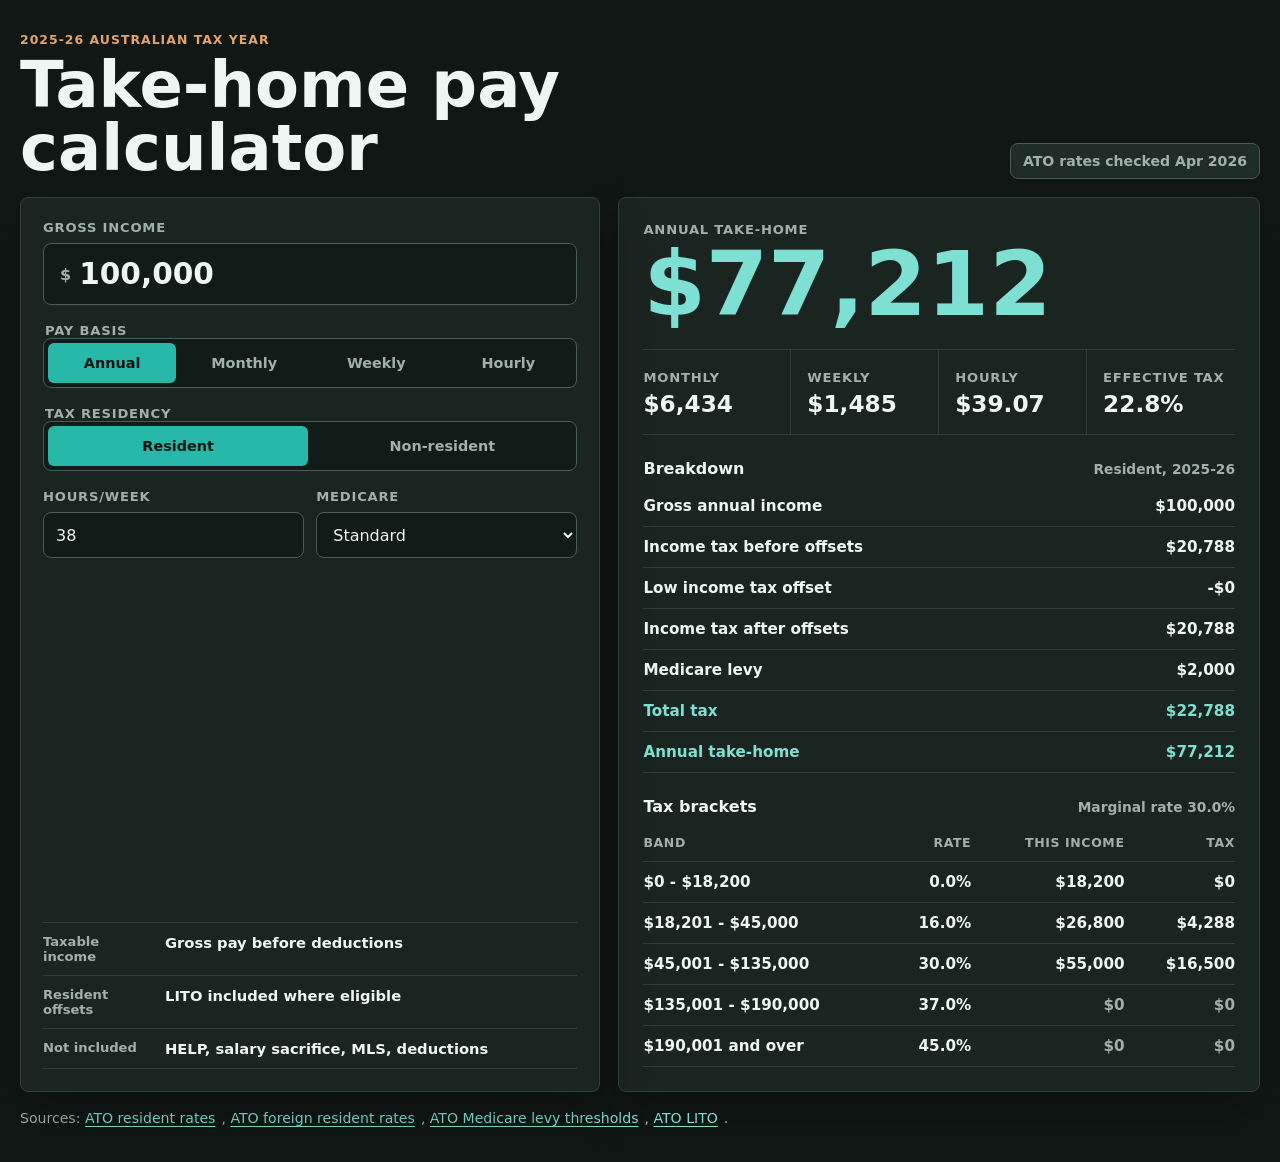
==== index.html @ ae90eeef "Build Australian take-home pay calculator" ====
<!doctype html>
<html lang="en-AU">
  <head>
    <meta charset="utf-8">
    <meta name="viewport" content="width=device-width, initial-scale=1">
    <title>Australian Take-Home Pay Calculator</title>
    <link rel="stylesheet" href="styles.css">
  </head>
  <body>
    <main class="app-shell">
      <header class="app-header">
        <div>
          <p class="eyebrow">2025-26 Australian tax year</p>
          <h1>Take-home pay calculator</h1>
        </div>
        <span class="rate-badge">ATO rates checked Apr 2026</span>
      </header>

      <div class="workspace">
        <section class="panel controls-panel" aria-label="Calculator inputs">
          <form id="calculatorForm">
            <div class="field-group">
              <label class="field-label" for="incomeAmount">Gross income</label>
              <div class="money-input">
                <span aria-hidden="true">$</span>
                <input id="incomeAmount" name="incomeAmount" type="text" inputmode="decimal" autocomplete="off" value="100,000">
              </div>
            </div>

            <fieldset class="field-group">
              <legend class="field-label">Pay basis</legend>
              <div class="segmented">
                <label>
                  <input type="radio" name="payBasis" value="annual" checked>
                  <span>Annual</span>
                </label>
                <label>
                  <input type="radio" name="payBasis" value="monthly">
                  <span>Monthly</span>
                </label>
                <label>
                  <input type="radio" name="payBasis" value="weekly">
                  <span>Weekly</span>
                </label>
                <label>
                  <input type="radio" name="payBasis" value="hourly">
                  <span>Hourly</span>
                </label>
              </div>
            </fieldset>

            <fieldset class="field-group">
              <legend class="field-label">Tax residency</legend>
              <div class="segmented two-up">
                <label>
                  <input type="radio" name="residency" value="resident" checked>
                  <span>Resident</span>
                </label>
                <label>
                  <input type="radio" name="residency" value="foreign">
                  <span>Non-resident</span>
                </label>
              </div>
            </fieldset>

            <div class="two-fields">
              <div class="field-group">
                <label class="field-label" for="hoursPerWeek">Hours/week</label>
                <input id="hoursPerWeek" class="number-input" name="hoursPerWeek" type="number" min="1" max="80" step="0.5" value="38">
              </div>

              <div class="field-group">
                <label class="field-label" for="medicareProfile">Medicare</label>
                <select id="medicareProfile" name="medicareProfile">
                  <option value="standard">Standard</option>
                  <option value="exempt">Exempt</option>
                </select>
              </div>
            </div>
          </form>

          <dl class="assumption-list">
            <div>
              <dt>Taxable income</dt>
              <dd>Gross pay before deductions</dd>
            </div>
            <div>
              <dt>Resident offsets</dt>
              <dd>LITO included where eligible</dd>
            </div>
            <div>
              <dt>Not included</dt>
              <dd>HELP, salary sacrifice, MLS, deductions</dd>
            </div>
          </dl>
        </section>

        <section class="panel results-panel" aria-label="Calculator results">
          <div class="hero-result">
            <span>Annual take-home</span>
            <strong id="annualTakeHome">$77,212</strong>
          </div>

          <div class="pay-grid" aria-live="polite">
            <div>
              <span>Monthly</span>
              <strong id="monthlyTakeHome">$6,434</strong>
            </div>
            <div>
              <span>Weekly</span>
              <strong id="weeklyTakeHome">$1,485</strong>
            </div>
            <div>
              <span>Hourly</span>
              <strong id="hourlyTakeHome">$39.07</strong>
            </div>
            <div>
              <span>Effective tax</span>
              <strong id="effectiveTaxRate">22.8%</strong>
            </div>
          </div>

          <div class="table-block">
            <div class="table-heading">
              <h2>Breakdown</h2>
              <span id="taxYearLabel">Resident, 2025-26</span>
            </div>
            <table>
              <tbody id="breakdownBody"></tbody>
            </table>
          </div>

          <div class="table-block">
            <div class="table-heading">
              <h2>Tax brackets</h2>
              <span id="marginalRateLabel">Marginal rate 30.0%</span>
            </div>
            <table class="bracket-table">
              <thead>
                <tr>
                  <th scope="col">Band</th>
                  <th scope="col">Rate</th>
                  <th scope="col">This income</th>
                  <th scope="col">Tax</th>
                </tr>
              </thead>
              <tbody id="bracketBody"></tbody>
            </table>
          </div>
        </section>
      </div>

      <footer class="source-footer">
        Sources:
        <a href="https://www.ato.gov.au/tax-rates-and-codes/tax-rates-australian-residents">ATO resident rates</a>,
        <a href="https://www.ato.gov.au/tax-rates-and-codes/tax-rates-foreign-residents/">ATO foreign resident rates</a>,
        <a href="https://www.ato.gov.au/individuals-and-families/medicare-and-private-health-insurance/medicare-levy/medicare-levy-reduction/medicare-levy-reduction-for-low-income-earners">ATO Medicare levy thresholds</a>,
        <a href="https://www.ato.gov.au/individuals-and-families/income-deductions-offsets-and-records/tax-offsets/low-income-tax-offset">ATO LITO</a>.
      </footer>
    </main>

    <script src="tax.js"></script>
    <script src="app.js"></script>
  </body>
</html>
---- styles.css ----
:root {
  --bg: #101715;
  --paper: #1a2421;
  --paper-raised: #202c28;
  --ink: #eef6f3;
  --muted: #a0b1ab;
  --line: #33413d;
  --line-strong: #4a5c55;
  --accent: #28b8a9;
  --accent-deep: #7ee0d2;
  --warm: #e2a36d;
  --cool: #8cb7cf;
  --input: #111b18;
  --shadow: 0 20px 48px rgba(0, 0, 0, 0.28);
}

* {
  box-sizing: border-box;
}

body {
  margin: 0;
  background: var(--bg);
  color: var(--ink);
  font-family: Inter, ui-sans-serif, system-ui, -apple-system, BlinkMacSystemFont, "Segoe UI", sans-serif;
  letter-spacing: 0;
}

button,
input,
select {
  font: inherit;
}

a {
  color: var(--accent-deep);
  text-decoration-thickness: 0.08em;
  text-underline-offset: 0.18em;
}

.app-shell {
  width: min(1240px, calc(100% - 32px));
  margin: 0 auto;
  padding: 32px 0;
}

.app-header {
  display: flex;
  align-items: flex-end;
  justify-content: space-between;
  gap: 20px;
  margin-bottom: 18px;
}

.eyebrow {
  margin: 0 0 7px;
  color: var(--warm);
  font-size: 0.78rem;
  font-weight: 800;
  letter-spacing: 0.08em;
  text-transform: uppercase;
}

h1,
h2 {
  margin: 0;
  letter-spacing: 0;
}

h1 {
  max-width: 760px;
  font-size: clamp(2rem, 5vw, 4.2rem);
  line-height: 0.98;
}

h2 {
  font-size: 1rem;
}

.rate-badge {
  flex: 0 0 auto;
  border: 1px solid var(--line-strong);
  border-radius: 8px;
  padding: 9px 12px;
  background: var(--paper-raised);
  color: var(--muted);
  font-size: 0.88rem;
  font-weight: 700;
}

.workspace {
  display: grid;
  grid-template-columns: minmax(320px, 0.95fr) minmax(480px, 1.05fr);
  gap: 18px;
  align-items: stretch;
}

.panel {
  border: 1px solid var(--line);
  border-radius: 8px;
  background: var(--paper);
  box-shadow: var(--shadow);
}

.controls-panel {
  display: flex;
  flex-direction: column;
  padding: 22px;
  position: sticky;
  top: 16px;
}

.results-panel {
  padding: 24px;
}

form {
  display: grid;
  gap: 18px;
}

fieldset {
  min-width: 0;
  margin: 0;
  padding: 0;
  border: 0;
}

.field-group {
  display: grid;
  gap: 8px;
}

.field-label {
  color: var(--muted);
  font-size: 0.82rem;
  font-weight: 800;
  letter-spacing: 0.06em;
  text-transform: uppercase;
}

.money-input {
  display: grid;
  grid-template-columns: auto minmax(0, 1fr);
  align-items: center;
  border: 1px solid var(--line-strong);
  border-radius: 8px;
  min-height: 58px;
  background: var(--input);
  overflow: hidden;
}

.money-input span {
  padding: 0 0 0 16px;
  color: var(--muted);
  font-weight: 800;
}

.money-input input {
  min-width: 0;
  width: 100%;
  border: 0;
  outline: 0;
  padding: 13px 16px 13px 8px;
  background: transparent;
  color: var(--ink);
  font-size: 1.85rem;
  font-weight: 850;
}

.number-input,
select {
  width: 100%;
  min-height: 46px;
  border: 1px solid var(--line-strong);
  border-radius: 8px;
  background: var(--input);
  color: var(--ink);
  padding: 10px 12px;
  outline: 0;
}

select:disabled {
  color: var(--muted);
  background: #18211f;
}

.segmented {
  display: grid;
  grid-template-columns: repeat(4, minmax(0, 1fr));
  gap: 4px;
  border: 1px solid var(--line-strong);
  border-radius: 8px;
  padding: 4px;
  background: var(--input);
}

.segmented.two-up {
  grid-template-columns: repeat(2, minmax(0, 1fr));
}

.segmented label {
  min-width: 0;
}

.segmented input {
  position: absolute;
  opacity: 0;
  pointer-events: none;
}

.segmented span {
  display: flex;
  align-items: center;
  justify-content: center;
  min-height: 40px;
  border-radius: 6px;
  color: var(--muted);
  font-size: 0.9rem;
  font-weight: 800;
  text-align: center;
  cursor: pointer;
  user-select: none;
}

.segmented input:checked + span {
  background: var(--accent);
  color: #061311;
}

.segmented input:focus-visible + span,
.money-input:focus-within,
.number-input:focus,
select:focus {
  outline: 3px solid rgba(40, 184, 169, 0.28);
  outline-offset: 2px;
}

.two-fields {
  display: grid;
  grid-template-columns: minmax(0, 1fr) minmax(0, 1fr);
  gap: 12px;
}

.assumption-list {
  margin: auto 0 0;
  border-top: 1px solid var(--line);
}

.assumption-list div {
  display: grid;
  grid-template-columns: 110px minmax(0, 1fr);
  gap: 12px;
  padding: 11px 0;
  border-bottom: 1px solid var(--line);
}

.assumption-list dt {
  color: var(--muted);
  font-size: 0.82rem;
  font-weight: 800;
}

.assumption-list dd {
  min-width: 0;
  margin: 0;
  color: var(--ink);
  font-size: 0.92rem;
  font-weight: 700;
}

.hero-result {
  display: grid;
  gap: 4px;
  padding-bottom: 20px;
  border-bottom: 1px solid var(--line);
}

.hero-result span,
.pay-grid span {
  color: var(--muted);
  font-size: 0.82rem;
  font-weight: 800;
  letter-spacing: 0.06em;
  text-transform: uppercase;
}

.hero-result strong {
  color: var(--accent-deep);
  font-size: clamp(2.5rem, 7vw, 5.8rem);
  line-height: 0.98;
  letter-spacing: 0;
  overflow-wrap: anywhere;
}

.pay-grid {
  display: grid;
  grid-template-columns: repeat(4, minmax(0, 1fr));
  border-bottom: 1px solid var(--line);
}

.pay-grid div {
  min-width: 0;
  padding: 17px 16px;
  border-right: 1px solid var(--line);
}

.pay-grid div:first-child {
  padding-left: 0;
}

.pay-grid div:last-child {
  border-right: 0;
  padding-right: 0;
}

.pay-grid strong {
  display: block;
  margin-top: 5px;
  font-size: clamp(1.05rem, 2vw, 1.45rem);
  line-height: 1.1;
  overflow-wrap: anywhere;
}

.table-block {
  margin-top: 24px;
  overflow-x: auto;
}

.table-heading {
  display: flex;
  align-items: baseline;
  justify-content: space-between;
  gap: 14px;
  margin-bottom: 8px;
}

.table-heading span {
  color: var(--muted);
  font-size: 0.86rem;
  font-weight: 800;
}

table {
  width: 100%;
  border-collapse: collapse;
  font-variant-numeric: tabular-nums;
}

.bracket-table {
  min-width: 520px;
}

th,
td {
  border-bottom: 1px solid var(--line);
  padding: 11px 8px;
  text-align: right;
  vertical-align: top;
}

th:first-child,
td:first-child {
  padding-left: 0;
  text-align: left;
}

th:last-child,
td:last-child {
  padding-right: 0;
}

th {
  color: var(--muted);
  font-size: 0.78rem;
  font-weight: 850;
  letter-spacing: 0.05em;
  text-transform: uppercase;
}

td {
  font-size: 0.95rem;
  font-weight: 700;
}

tr.total-row td {
  color: var(--accent-deep);
  font-weight: 900;
}

.muted-cell {
  color: var(--muted);
}

.source-footer {
  margin-top: 16px;
  color: var(--muted);
  font-size: 0.88rem;
  line-height: 1.55;
}

.source-footer a {
  margin-right: 6px;
}

@media (max-width: 880px) {
  .app-shell {
    width: min(100% - 24px, 680px);
    padding: 20px 0;
  }

  .app-header,
  .workspace {
    display: grid;
    grid-template-columns: 1fr;
  }

  .app-header {
    align-items: start;
  }

  .rate-badge {
    width: fit-content;
  }

  .controls-panel {
    position: static;
  }

  .assumption-list {
    margin-top: 22px;
  }

  .pay-grid {
    grid-template-columns: repeat(2, minmax(0, 1fr));
  }

  .pay-grid div {
    border-bottom: 1px solid var(--line);
  }

  .pay-grid div:nth-child(2) {
    border-right: 0;
    padding-right: 0;
  }

  .pay-grid div:nth-child(3) {
    padding-left: 0;
  }

  .pay-grid div:nth-child(n + 3) {
    border-bottom: 0;
  }
}

@media (max-width: 560px) {
  .app-shell {
    width: min(100% - 18px, 520px);
  }

  h1 {
    font-size: 2.25rem;
  }

  .controls-panel,
  .results-panel {
    padding: 16px;
  }

  .segmented {
    grid-template-columns: repeat(2, minmax(0, 1fr));
  }

  .segmented.two-up,
  .two-fields,
  .assumption-list div,
  .pay-grid {
    grid-template-columns: 1fr;
  }

  .pay-grid div,
  .pay-grid div:first-child,
  .pay-grid div:last-child,
  .pay-grid div:nth-child(3) {
    padding: 13px 0;
    border-right: 0;
    border-bottom: 1px solid var(--line);
  }

  .pay-grid div:last-child {
    border-bottom: 0;
  }

  .table-heading {
    align-items: flex-start;
    flex-direction: column;
    gap: 3px;
  }

  th,
  td {
    padding: 10px 5px;
    font-size: 0.82rem;
  }

  th {
    font-size: 0.68rem;
  }
}
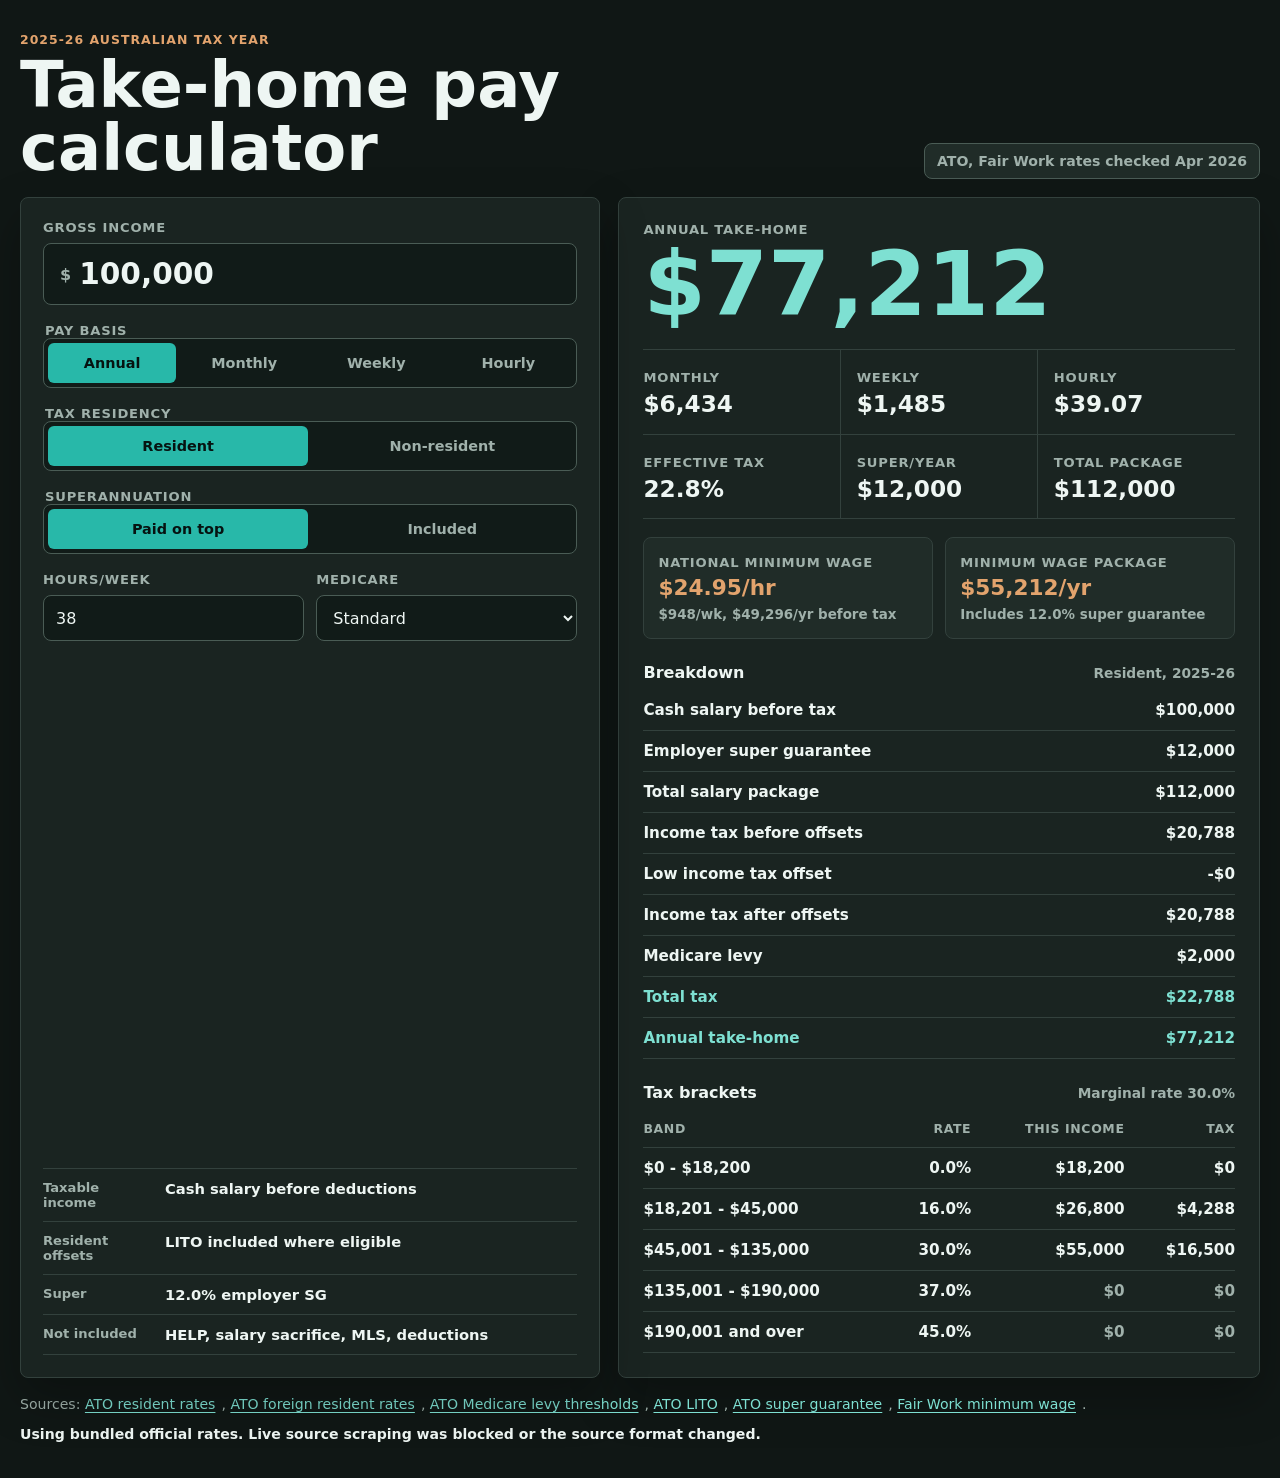
==== commit 2d7117f1: "Add super and minimum wage references" ====
--- a/index.html
+++ b/index.html
@@ -13,7 +13,7 @@
           <p class="eyebrow">2025-26 Australian tax year</p>
           <h1>Take-home pay calculator</h1>
         </div>
-        <span class="rate-badge">ATO rates checked Apr 2026</span>
+        <span id="rateBadge" class="rate-badge">ATO, Fair Work rates checked Apr 2026</span>
       </header>
 
       <div class="workspace">
@@ -63,6 +63,20 @@
               </div>
             </fieldset>
 
+            <fieldset class="field-group">
+              <legend class="field-label">Superannuation</legend>
+              <div class="segmented two-up">
+                <label>
+                  <input type="radio" name="superMode" value="onTop" checked>
+                  <span>Paid on top</span>
+                </label>
+                <label>
+                  <input type="radio" name="superMode" value="included">
+                  <span>Included</span>
+                </label>
+              </div>
+            </fieldset>
+
             <div class="two-fields">
               <div class="field-group">
                 <label class="field-label" for="hoursPerWeek">Hours/week</label>
@@ -82,11 +96,15 @@
           <dl class="assumption-list">
             <div>
               <dt>Taxable income</dt>
-              <dd>Gross pay before deductions</dd>
+              <dd>Cash salary before deductions</dd>
             </div>
             <div>
               <dt>Resident offsets</dt>
               <dd>LITO included where eligible</dd>
+            </div>
+            <div>
+              <dt>Super</dt>
+              <dd id="superAssumption">12% employer SG</dd>
             </div>
             <div>
               <dt>Not included</dt>
@@ -117,6 +135,27 @@
             <div>
               <span>Effective tax</span>
               <strong id="effectiveTaxRate">22.8%</strong>
+            </div>
+            <div>
+              <span>Super/year</span>
+              <strong id="annualSuper">$12,000</strong>
+            </div>
+            <div>
+              <span>Total package</span>
+              <strong id="totalPackage">$112,000</strong>
+            </div>
+          </div>
+
+          <div class="reference-grid" aria-label="Pay references">
+            <div>
+              <span>National minimum wage</span>
+              <strong id="minimumWageHourly">$24.95/hr</strong>
+              <small id="minimumWageDetail">$948/wk, $49,296/yr before tax</small>
+            </div>
+            <div>
+              <span>Minimum wage package</span>
+              <strong id="minimumWagePackage">$55,212/yr</strong>
+              <small id="minimumWageSuper">Includes 12% super guarantee</small>
             </div>
           </div>
 
@@ -155,7 +194,10 @@
         <a href="https://www.ato.gov.au/tax-rates-and-codes/tax-rates-australian-residents">ATO resident rates</a>,
         <a href="https://www.ato.gov.au/tax-rates-and-codes/tax-rates-foreign-residents/">ATO foreign resident rates</a>,
         <a href="https://www.ato.gov.au/individuals-and-families/medicare-and-private-health-insurance/medicare-levy/medicare-levy-reduction/medicare-levy-reduction-for-low-income-earners">ATO Medicare levy thresholds</a>,
-        <a href="https://www.ato.gov.au/individuals-and-families/income-deductions-offsets-and-records/tax-offsets/low-income-tax-offset">ATO LITO</a>.
+        <a href="https://www.ato.gov.au/individuals-and-families/income-deductions-offsets-and-records/tax-offsets/low-income-tax-offset">ATO LITO</a>,
+        <a href="https://www.ato.gov.au/businesses-and-organisations/super-for-employers/paying-super-contributions/how-much-super-to-pay">ATO super guarantee</a>,
+        <a href="https://www.fairwork.gov.au/pay-and-wages/minimum-wages">Fair Work minimum wage</a>.
+        <span id="rateStatus" class="rate-status">Using bundled official rates.</span>
       </footer>
     </main>
 
--- a/styles.css
+++ b/styles.css
@@ -277,7 +277,8 @@
 }
 
 .hero-result span,
-.pay-grid span {
+.pay-grid span,
+.reference-grid span {
   color: var(--muted);
   font-size: 0.82rem;
   font-weight: 800;
@@ -295,7 +296,7 @@
 
 .pay-grid {
   display: grid;
-  grid-template-columns: repeat(4, minmax(0, 1fr));
+  grid-template-columns: repeat(3, minmax(0, 1fr));
   border-bottom: 1px solid var(--line);
 }
 
@@ -303,15 +304,20 @@
   min-width: 0;
   padding: 17px 16px;
   border-right: 1px solid var(--line);
-}
-
-.pay-grid div:first-child {
+  border-bottom: 1px solid var(--line);
+}
+
+.pay-grid div:nth-child(3n + 1) {
   padding-left: 0;
 }
 
-.pay-grid div:last-child {
+.pay-grid div:nth-child(3n) {
   border-right: 0;
   padding-right: 0;
+}
+
+.pay-grid div:nth-last-child(-n + 3) {
+  border-bottom: 0;
 }
 
 .pay-grid strong {
@@ -322,6 +328,39 @@
   overflow-wrap: anywhere;
 }
 
+.reference-grid {
+  display: grid;
+  grid-template-columns: repeat(2, minmax(0, 1fr));
+  gap: 12px;
+  padding-top: 18px;
+}
+
+.reference-grid div {
+  min-width: 0;
+  border: 1px solid var(--line);
+  border-radius: 8px;
+  background: var(--paper-raised);
+  padding: 14px;
+}
+
+.reference-grid strong {
+  display: block;
+  margin-top: 5px;
+  color: var(--warm);
+  font-size: clamp(1.05rem, 2vw, 1.35rem);
+  line-height: 1.1;
+  overflow-wrap: anywhere;
+}
+
+.reference-grid small {
+  display: block;
+  margin-top: 6px;
+  color: var(--muted);
+  font-size: 0.84rem;
+  font-weight: 700;
+  line-height: 1.35;
+}
+
 .table-block {
   margin-top: 24px;
   overflow-x: auto;
@@ -403,6 +442,13 @@
   margin-right: 6px;
 }
 
+.rate-status {
+  display: block;
+  margin-top: 8px;
+  color: var(--ink);
+  font-weight: 700;
+}
+
 @media (max-width: 880px) {
   .app-shell {
     width: min(100% - 24px, 680px);
@@ -435,20 +481,24 @@
     grid-template-columns: repeat(2, minmax(0, 1fr));
   }
 
-  .pay-grid div {
+  .pay-grid div,
+  .pay-grid div:nth-child(3n),
+  .pay-grid div:nth-child(3n + 1) {
+    padding: 15px 14px;
+    border-right: 1px solid var(--line);
     border-bottom: 1px solid var(--line);
   }
 
-  .pay-grid div:nth-child(2) {
+  .pay-grid div:nth-child(odd) {
+    padding-left: 0;
+  }
+
+  .pay-grid div:nth-child(even) {
     border-right: 0;
     padding-right: 0;
   }
 
-  .pay-grid div:nth-child(3) {
-    padding-left: 0;
-  }
-
-  .pay-grid div:nth-child(n + 3) {
+  .pay-grid div:nth-last-child(-n + 2) {
     border-bottom: 0;
   }
 }
@@ -474,14 +524,16 @@
   .segmented.two-up,
   .two-fields,
   .assumption-list div,
-  .pay-grid {
+  .pay-grid,
+  .reference-grid {
     grid-template-columns: 1fr;
   }
 
   .pay-grid div,
-  .pay-grid div:first-child,
-  .pay-grid div:last-child,
-  .pay-grid div:nth-child(3) {
+  .pay-grid div:nth-child(3n),
+  .pay-grid div:nth-child(3n + 1),
+  .pay-grid div:nth-child(odd),
+  .pay-grid div:nth-child(even) {
     padding: 13px 0;
     border-right: 0;
     border-bottom: 1px solid var(--line);
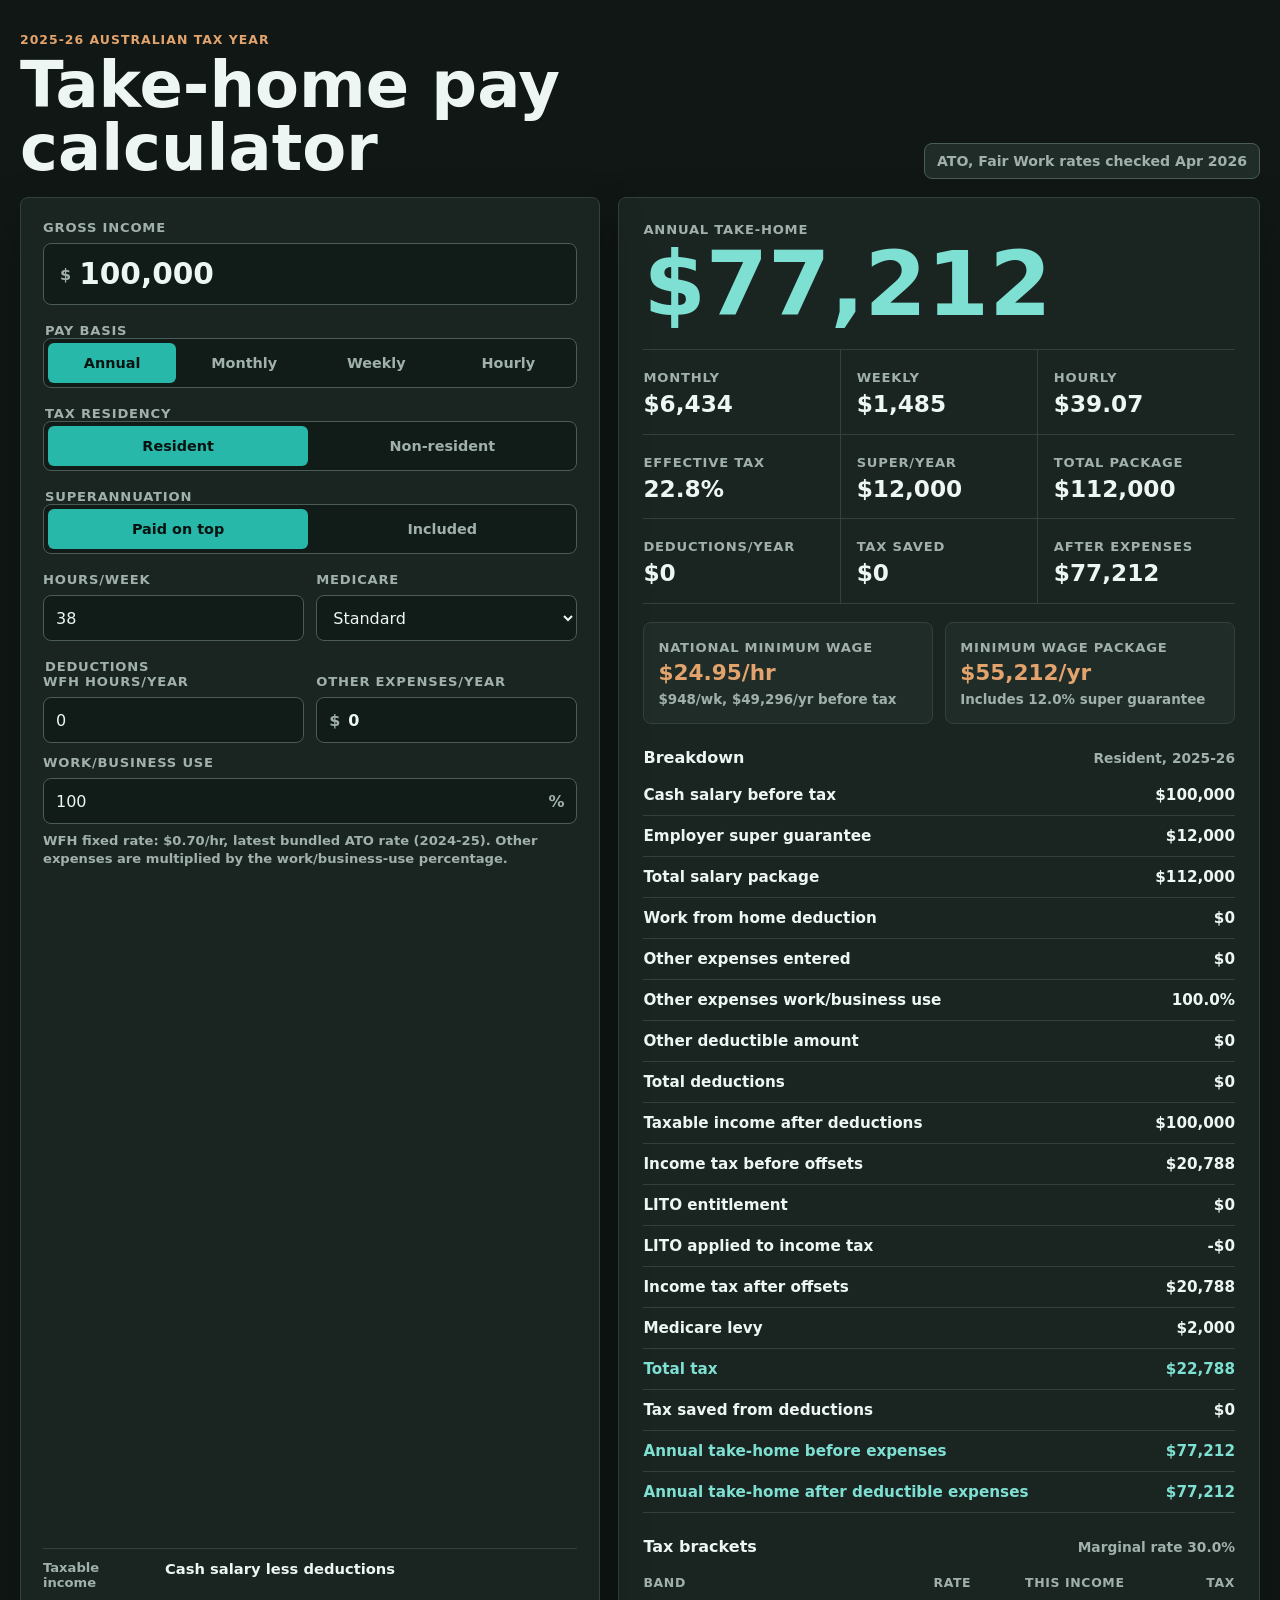
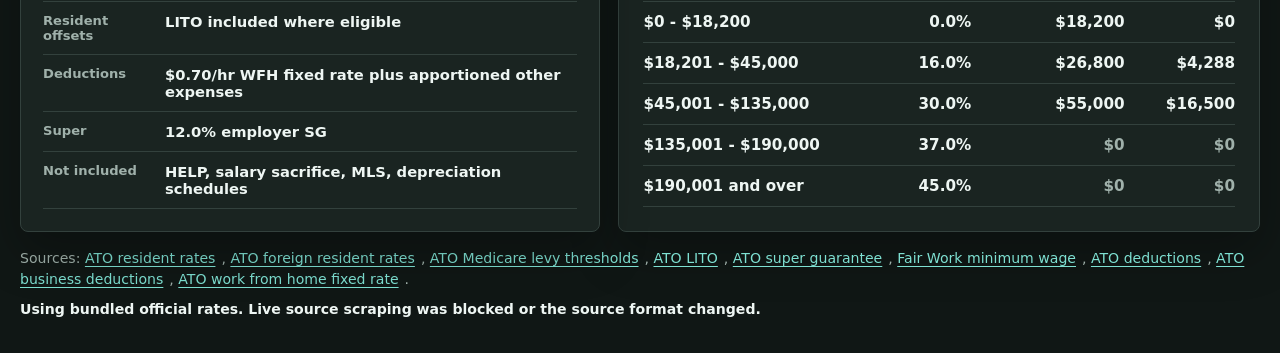
==== commit 3d7fad14: "Add deduction inputs and tax impact" ====
--- a/index.html
+++ b/index.html
@@ -18,7 +18,7 @@
 
       <div class="workspace">
         <section class="panel controls-panel" aria-label="Calculator inputs">
-          <form id="calculatorForm">
+          <form id="calculatorForm" autocomplete="off">
             <div class="field-group">
               <label class="field-label" for="incomeAmount">Gross income</label>
               <div class="money-input">
@@ -91,24 +91,55 @@
                 </select>
               </div>
             </div>
+
+            <fieldset class="field-group">
+              <legend class="field-label">Deductions</legend>
+              <div class="deduction-grid">
+                <div class="field-group">
+                  <label class="field-label" for="workFromHomeHours">WFH hours/year</label>
+                  <input id="workFromHomeHours" class="number-input" name="workFromHomeHours" type="number" min="0" max="8760" step="1" value="0">
+                </div>
+
+                <div class="field-group">
+                  <label class="field-label" for="otherDeductions">Other expenses/year</label>
+                  <div class="money-input compact-money">
+                    <span aria-hidden="true">$</span>
+                    <input id="otherDeductions" name="otherDeductions" type="text" inputmode="decimal" autocomplete="off" value="0">
+                  </div>
+                </div>
+
+                <div class="field-group">
+                  <label class="field-label" for="deductionWorkUsePercent">Work/business use</label>
+                  <div class="percent-input">
+                    <input id="deductionWorkUsePercent" class="number-input" name="deductionWorkUsePercent" type="number" min="0" max="100" step="1" value="100">
+                    <span aria-hidden="true">%</span>
+                  </div>
+                </div>
+              </div>
+              <p id="workFromHomeRateNote" class="field-hint">WFH fixed rate uses the latest bundled ATO rate. Other expenses are reduced to the work/business-use portion.</p>
+            </fieldset>
           </form>
 
           <dl class="assumption-list">
             <div>
               <dt>Taxable income</dt>
-              <dd>Cash salary before deductions</dd>
+              <dd>Cash salary less deductions</dd>
             </div>
             <div>
               <dt>Resident offsets</dt>
               <dd>LITO included where eligible</dd>
             </div>
             <div>
+              <dt>Deductions</dt>
+              <dd id="deductionAssumption">WFH fixed rate plus apportioned other expenses</dd>
+            </div>
+            <div>
               <dt>Super</dt>
               <dd id="superAssumption">12% employer SG</dd>
             </div>
             <div>
               <dt>Not included</dt>
-              <dd>HELP, salary sacrifice, MLS, deductions</dd>
+              <dd>HELP, salary sacrifice, MLS, depreciation schedules</dd>
             </div>
           </dl>
         </section>
@@ -143,6 +174,18 @@
             <div>
               <span>Total package</span>
               <strong id="totalPackage">$112,000</strong>
+            </div>
+            <div>
+              <span>Deductions/year</span>
+              <strong id="annualDeductions">$0</strong>
+            </div>
+            <div>
+              <span>Tax saved</span>
+              <strong id="taxSaved">$0</strong>
+            </div>
+            <div>
+              <span>After expenses</span>
+              <strong id="annualAfterExpenses">$77,212</strong>
             </div>
           </div>
 
@@ -196,7 +239,10 @@
         <a href="https://www.ato.gov.au/individuals-and-families/medicare-and-private-health-insurance/medicare-levy/medicare-levy-reduction/medicare-levy-reduction-for-low-income-earners">ATO Medicare levy thresholds</a>,
         <a href="https://www.ato.gov.au/individuals-and-families/income-deductions-offsets-and-records/tax-offsets/low-income-tax-offset">ATO LITO</a>,
         <a href="https://www.ato.gov.au/businesses-and-organisations/super-for-employers/paying-super-contributions/how-much-super-to-pay">ATO super guarantee</a>,
-        <a href="https://www.fairwork.gov.au/pay-and-wages/minimum-wages">Fair Work minimum wage</a>.
+        <a href="https://www.fairwork.gov.au/pay-and-wages/minimum-wages">Fair Work minimum wage</a>,
+        <a href="https://www.ato.gov.au/individuals-and-families/income-deductions-offsets-and-records/deductions-you-can-claim/work-related-deductions/how-to-claim-deductions">ATO deductions</a>,
+        <a href="https://www.ato.gov.au/businesses-and-organisations/income-deductions-and-concessions/income-and-deductions-for-business/deductions/">ATO business deductions</a>,
+        <a href="https://www.ato.gov.au/individuals-and-families/income-deductions-offsets-and-records/deductions-you-can-claim/working-from-home-expenses/fixed-rate-method">ATO work from home fixed rate</a>.
         <span id="rateStatus" class="rate-status">Using bundled official rates.</span>
       </footer>
     </main>
--- a/styles.css
+++ b/styles.css
@@ -180,6 +180,45 @@
   outline: 0;
 }
 
+.compact-money {
+  min-height: 46px;
+}
+
+.compact-money span {
+  padding-left: 12px;
+}
+
+.compact-money input {
+  padding: 10px 12px 10px 8px;
+  font-size: 1rem;
+  font-weight: 800;
+}
+
+.percent-input {
+  display: grid;
+  grid-template-columns: minmax(0, 1fr) auto;
+  align-items: center;
+  border: 1px solid var(--line-strong);
+  border-radius: 8px;
+  min-height: 46px;
+  background: var(--input);
+  overflow: hidden;
+}
+
+.percent-input .number-input {
+  min-height: 44px;
+  border: 0;
+  border-radius: 0;
+  padding-right: 6px;
+  background: transparent;
+}
+
+.percent-input span {
+  padding: 0 12px 0 4px;
+  color: var(--muted);
+  font-weight: 800;
+}
+
 select:disabled {
   color: var(--muted);
   background: #18211f;
@@ -230,6 +269,7 @@
 
 .segmented input:focus-visible + span,
 .money-input:focus-within,
+.percent-input:focus-within,
 .number-input:focus,
 select:focus {
   outline: 3px solid rgba(40, 184, 169, 0.28);
@@ -240,6 +280,24 @@
   display: grid;
   grid-template-columns: minmax(0, 1fr) minmax(0, 1fr);
   gap: 12px;
+}
+
+.deduction-grid {
+  display: grid;
+  grid-template-columns: repeat(2, minmax(0, 1fr));
+  gap: 12px;
+}
+
+.deduction-grid .field-group:last-child {
+  grid-column: 1 / -1;
+}
+
+.field-hint {
+  margin: 0;
+  color: var(--muted);
+  font-size: 0.82rem;
+  font-weight: 700;
+  line-height: 1.35;
 }
 
 .assumption-list {
@@ -523,10 +581,15 @@
 
   .segmented.two-up,
   .two-fields,
+  .deduction-grid,
   .assumption-list div,
   .pay-grid,
   .reference-grid {
     grid-template-columns: 1fr;
+  }
+
+  .deduction-grid .field-group:last-child {
+    grid-column: auto;
   }
 
   .pay-grid div,
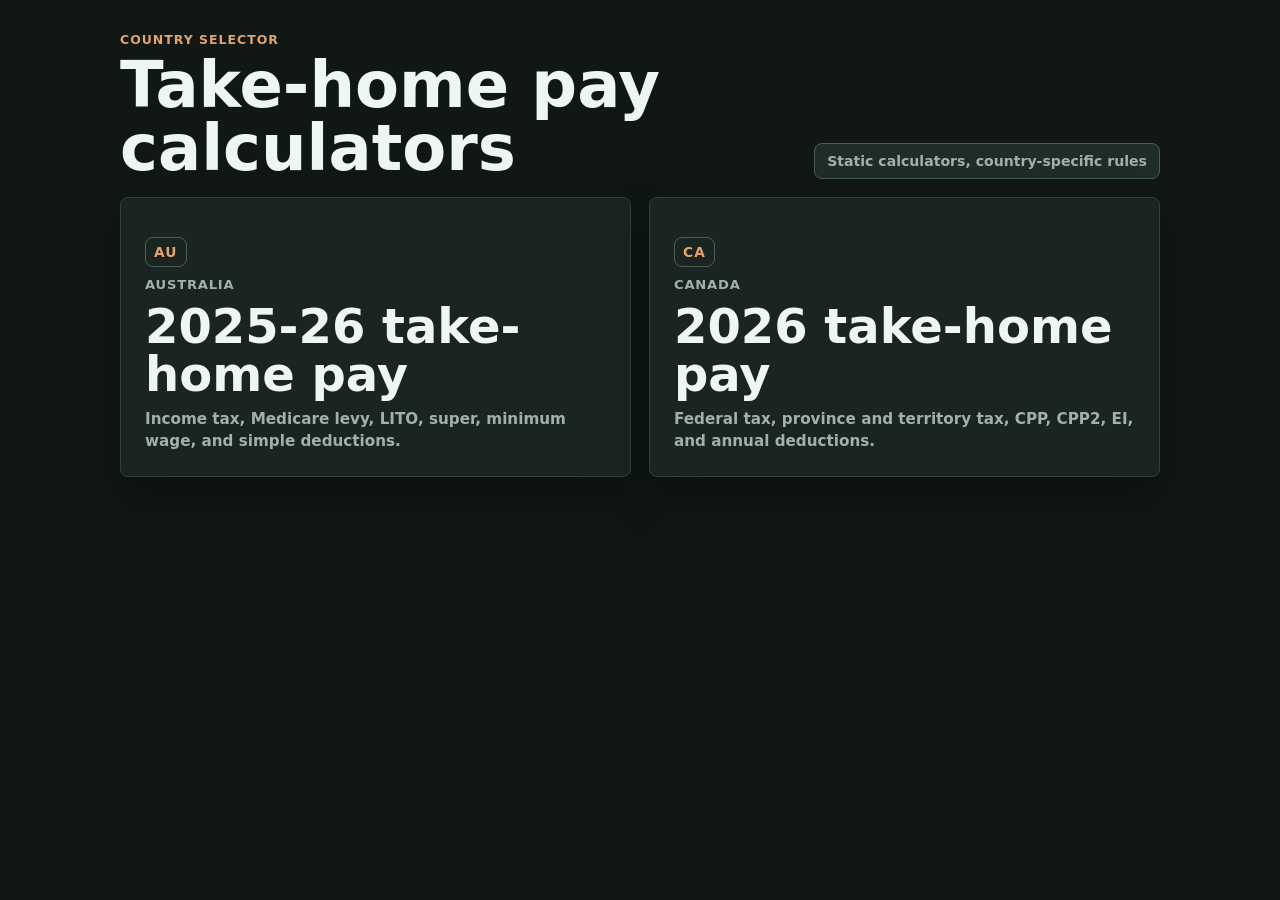
==== commit 89e311ca: "Add country pages and Canada calculator" ====
--- a/index.html
+++ b/index.html
@@ -1,253 +1,36 @@
 <!doctype html>
-<html lang="en-AU">
+<html lang="en">
   <head>
     <meta charset="utf-8">
     <meta name="viewport" content="width=device-width, initial-scale=1">
-    <title>Australian Take-Home Pay Calculator</title>
+    <title>Take-Home Pay Calculators</title>
     <link rel="stylesheet" href="styles.css">
   </head>
   <body>
-    <main class="app-shell">
+    <main class="app-shell country-shell">
       <header class="app-header">
         <div>
-          <p class="eyebrow">2025-26 Australian tax year</p>
-          <h1>Take-home pay calculator</h1>
+          <p class="eyebrow">Country selector</p>
+          <h1>Take-home pay calculators</h1>
         </div>
-        <span id="rateBadge" class="rate-badge">ATO, Fair Work rates checked Apr 2026</span>
+        <span class="rate-badge">Static calculators, country-specific rules</span>
       </header>
 
-      <div class="workspace">
-        <section class="panel controls-panel" aria-label="Calculator inputs">
-          <form id="calculatorForm" autocomplete="off">
-            <div class="field-group">
-              <label class="field-label" for="incomeAmount">Gross income</label>
-              <div class="money-input">
-                <span aria-hidden="true">$</span>
-                <input id="incomeAmount" name="incomeAmount" type="text" inputmode="decimal" autocomplete="off" value="100,000">
-              </div>
-            </div>
+      <section class="country-grid" aria-label="Choose a country">
+        <a class="country-card" href="australia.html">
+          <span class="country-code">AU</span>
+          <span class="country-name">Australia</span>
+          <strong>2025-26 take-home pay</strong>
+          <small>Income tax, Medicare levy, LITO, super, minimum wage, and simple deductions.</small>
+        </a>
 
-            <fieldset class="field-group">
-              <legend class="field-label">Pay basis</legend>
-              <div class="segmented">
-                <label>
-                  <input type="radio" name="payBasis" value="annual" checked>
-                  <span>Annual</span>
-                </label>
-                <label>
-                  <input type="radio" name="payBasis" value="monthly">
-                  <span>Monthly</span>
-                </label>
-                <label>
-                  <input type="radio" name="payBasis" value="weekly">
-                  <span>Weekly</span>
-                </label>
-                <label>
-                  <input type="radio" name="payBasis" value="hourly">
-                  <span>Hourly</span>
-                </label>
-              </div>
-            </fieldset>
-
-            <fieldset class="field-group">
-              <legend class="field-label">Tax residency</legend>
-              <div class="segmented two-up">
-                <label>
-                  <input type="radio" name="residency" value="resident" checked>
-                  <span>Resident</span>
-                </label>
-                <label>
-                  <input type="radio" name="residency" value="foreign">
-                  <span>Non-resident</span>
-                </label>
-              </div>
-            </fieldset>
-
-            <fieldset class="field-group">
-              <legend class="field-label">Superannuation</legend>
-              <div class="segmented two-up">
-                <label>
-                  <input type="radio" name="superMode" value="onTop" checked>
-                  <span>Paid on top</span>
-                </label>
-                <label>
-                  <input type="radio" name="superMode" value="included">
-                  <span>Included</span>
-                </label>
-              </div>
-            </fieldset>
-
-            <div class="two-fields">
-              <div class="field-group">
-                <label class="field-label" for="hoursPerWeek">Hours/week</label>
-                <input id="hoursPerWeek" class="number-input" name="hoursPerWeek" type="number" min="1" max="80" step="0.5" value="38">
-              </div>
-
-              <div class="field-group">
-                <label class="field-label" for="medicareProfile">Medicare</label>
-                <select id="medicareProfile" name="medicareProfile">
-                  <option value="standard">Standard</option>
-                  <option value="exempt">Exempt</option>
-                </select>
-              </div>
-            </div>
-
-            <fieldset class="field-group">
-              <legend class="field-label">Deductions</legend>
-              <div class="deduction-grid">
-                <div class="field-group">
-                  <label class="field-label" for="workFromHomeHours">WFH hours/year</label>
-                  <input id="workFromHomeHours" class="number-input" name="workFromHomeHours" type="number" min="0" max="8760" step="1" value="0">
-                </div>
-
-                <div class="field-group">
-                  <label class="field-label" for="otherDeductions">Other expenses/year</label>
-                  <div class="money-input compact-money">
-                    <span aria-hidden="true">$</span>
-                    <input id="otherDeductions" name="otherDeductions" type="text" inputmode="decimal" autocomplete="off" value="0">
-                  </div>
-                </div>
-
-                <div class="field-group">
-                  <label class="field-label" for="deductionWorkUsePercent">Work/business use</label>
-                  <div class="percent-input">
-                    <input id="deductionWorkUsePercent" class="number-input" name="deductionWorkUsePercent" type="number" min="0" max="100" step="1" value="100">
-                    <span aria-hidden="true">%</span>
-                  </div>
-                </div>
-              </div>
-              <p id="workFromHomeRateNote" class="field-hint">WFH fixed rate uses the latest bundled ATO rate. Other expenses are reduced to the work/business-use portion.</p>
-            </fieldset>
-          </form>
-
-          <dl class="assumption-list">
-            <div>
-              <dt>Taxable income</dt>
-              <dd>Cash salary less deductions</dd>
-            </div>
-            <div>
-              <dt>Resident offsets</dt>
-              <dd>LITO included where eligible</dd>
-            </div>
-            <div>
-              <dt>Deductions</dt>
-              <dd id="deductionAssumption">WFH fixed rate plus apportioned other expenses</dd>
-            </div>
-            <div>
-              <dt>Super</dt>
-              <dd id="superAssumption">12% employer SG</dd>
-            </div>
-            <div>
-              <dt>Not included</dt>
-              <dd>HELP, salary sacrifice, MLS, depreciation schedules</dd>
-            </div>
-          </dl>
-        </section>
-
-        <section class="panel results-panel" aria-label="Calculator results">
-          <div class="hero-result">
-            <span>Annual take-home</span>
-            <strong id="annualTakeHome">$77,212</strong>
-          </div>
-
-          <div class="pay-grid" aria-live="polite">
-            <div>
-              <span>Monthly</span>
-              <strong id="monthlyTakeHome">$6,434</strong>
-            </div>
-            <div>
-              <span>Weekly</span>
-              <strong id="weeklyTakeHome">$1,485</strong>
-            </div>
-            <div>
-              <span>Hourly</span>
-              <strong id="hourlyTakeHome">$39.07</strong>
-            </div>
-            <div>
-              <span>Effective tax</span>
-              <strong id="effectiveTaxRate">22.8%</strong>
-            </div>
-            <div>
-              <span>Super/year</span>
-              <strong id="annualSuper">$12,000</strong>
-            </div>
-            <div>
-              <span>Total package</span>
-              <strong id="totalPackage">$112,000</strong>
-            </div>
-            <div>
-              <span>Deductions/year</span>
-              <strong id="annualDeductions">$0</strong>
-            </div>
-            <div>
-              <span>Tax saved</span>
-              <strong id="taxSaved">$0</strong>
-            </div>
-            <div>
-              <span>After expenses</span>
-              <strong id="annualAfterExpenses">$77,212</strong>
-            </div>
-          </div>
-
-          <div class="reference-grid" aria-label="Pay references">
-            <div>
-              <span>National minimum wage</span>
-              <strong id="minimumWageHourly">$24.95/hr</strong>
-              <small id="minimumWageDetail">$948/wk, $49,296/yr before tax</small>
-            </div>
-            <div>
-              <span>Minimum wage package</span>
-              <strong id="minimumWagePackage">$55,212/yr</strong>
-              <small id="minimumWageSuper">Includes 12% super guarantee</small>
-            </div>
-          </div>
-
-          <div class="table-block">
-            <div class="table-heading">
-              <h2>Breakdown</h2>
-              <span id="taxYearLabel">Resident, 2025-26</span>
-            </div>
-            <table>
-              <tbody id="breakdownBody"></tbody>
-            </table>
-          </div>
-
-          <div class="table-block">
-            <div class="table-heading">
-              <h2>Tax brackets</h2>
-              <span id="marginalRateLabel">Marginal rate 30.0%</span>
-            </div>
-            <table class="bracket-table">
-              <thead>
-                <tr>
-                  <th scope="col">Band</th>
-                  <th scope="col">Rate</th>
-                  <th scope="col">This income</th>
-                  <th scope="col">Tax</th>
-                </tr>
-              </thead>
-              <tbody id="bracketBody"></tbody>
-            </table>
-          </div>
-        </section>
-      </div>
-
-      <footer class="source-footer">
-        Sources:
-        <a href="https://www.ato.gov.au/tax-rates-and-codes/tax-rates-australian-residents">ATO resident rates</a>,
-        <a href="https://www.ato.gov.au/tax-rates-and-codes/tax-rates-foreign-residents/">ATO foreign resident rates</a>,
-        <a href="https://www.ato.gov.au/individuals-and-families/medicare-and-private-health-insurance/medicare-levy/medicare-levy-reduction/medicare-levy-reduction-for-low-income-earners">ATO Medicare levy thresholds</a>,
-        <a href="https://www.ato.gov.au/individuals-and-families/income-deductions-offsets-and-records/tax-offsets/low-income-tax-offset">ATO LITO</a>,
-        <a href="https://www.ato.gov.au/businesses-and-organisations/super-for-employers/paying-super-contributions/how-much-super-to-pay">ATO super guarantee</a>,
-        <a href="https://www.fairwork.gov.au/pay-and-wages/minimum-wages">Fair Work minimum wage</a>,
-        <a href="https://www.ato.gov.au/individuals-and-families/income-deductions-offsets-and-records/deductions-you-can-claim/work-related-deductions/how-to-claim-deductions">ATO deductions</a>,
-        <a href="https://www.ato.gov.au/businesses-and-organisations/income-deductions-and-concessions/income-and-deductions-for-business/deductions/">ATO business deductions</a>,
-        <a href="https://www.ato.gov.au/individuals-and-families/income-deductions-offsets-and-records/deductions-you-can-claim/working-from-home-expenses/fixed-rate-method">ATO work from home fixed rate</a>.
-        <span id="rateStatus" class="rate-status">Using bundled official rates.</span>
-      </footer>
+        <a class="country-card" href="canada.html">
+          <span class="country-code">CA</span>
+          <span class="country-name">Canada</span>
+          <strong>2026 take-home pay</strong>
+          <small>Federal tax, province and territory tax, CPP, CPP2, EI, and annual deductions.</small>
+        </a>
+      </section>
     </main>
-
-    <script src="tax.js"></script>
-    <script src="app.js"></script>
   </body>
 </html>
--- a/styles.css
+++ b/styles.css
@@ -88,6 +88,38 @@
   font-weight: 700;
 }
 
+.header-actions {
+  display: flex;
+  align-items: center;
+  justify-content: flex-end;
+  gap: 10px;
+  flex-wrap: wrap;
+}
+
+.nav-link {
+  display: inline-flex;
+  align-items: center;
+  justify-content: center;
+  min-height: 38px;
+  border: 1px solid var(--line-strong);
+  border-radius: 8px;
+  padding: 8px 12px;
+  background: var(--input);
+  color: var(--accent-deep);
+  font-size: 0.88rem;
+  font-weight: 800;
+  text-decoration: none;
+}
+
+.nav-link:hover,
+.nav-link:focus-visible,
+.country-card:hover,
+.country-card:focus-visible {
+  border-color: var(--accent);
+  outline: 3px solid rgba(40, 184, 169, 0.2);
+  outline-offset: 2px;
+}
+
 .workspace {
   display: grid;
   grid-template-columns: minmax(320px, 0.95fr) minmax(480px, 1.05fr);
@@ -180,6 +212,11 @@
   outline: 0;
 }
 
+input:disabled {
+  color: var(--muted);
+  cursor: not-allowed;
+}
+
 .compact-money {
   min-height: 46px;
 }
@@ -507,6 +544,119 @@
   font-weight: 700;
 }
 
+.notice {
+  margin-top: 18px;
+  border: 1px solid var(--warm);
+  border-radius: 8px;
+  padding: 12px 14px;
+  background: rgba(226, 163, 109, 0.1);
+  color: var(--ink);
+  font-size: 0.94rem;
+  font-weight: 750;
+  line-height: 1.45;
+}
+
+.country-shell {
+  max-width: 1040px;
+}
+
+.country-grid {
+  display: grid;
+  grid-template-columns: repeat(2, minmax(0, 1fr));
+  gap: 18px;
+}
+
+.country-card {
+  display: grid;
+  min-height: 280px;
+  align-content: end;
+  gap: 10px;
+  border: 1px solid var(--line);
+  border-radius: 8px;
+  padding: 24px;
+  background: var(--paper);
+  box-shadow: var(--shadow);
+  color: var(--ink);
+  text-decoration: none;
+}
+
+.country-code {
+  width: fit-content;
+  border: 1px solid var(--line-strong);
+  border-radius: 8px;
+  padding: 6px 8px;
+  color: var(--warm);
+  font-size: 0.86rem;
+  font-weight: 900;
+  letter-spacing: 0.08em;
+}
+
+.country-name {
+  color: var(--muted);
+  font-size: 0.82rem;
+  font-weight: 850;
+  letter-spacing: 0.06em;
+  text-transform: uppercase;
+}
+
+.country-card strong {
+  font-size: clamp(1.7rem, 4vw, 3rem);
+  line-height: 1;
+}
+
+.country-card small {
+  max-width: 42rem;
+  color: var(--muted);
+  font-size: 0.95rem;
+  font-weight: 700;
+  line-height: 1.45;
+}
+
+.placeholder-workspace {
+  align-items: start;
+}
+
+.placeholder-panel {
+  min-height: 100%;
+}
+
+.placeholder-list {
+  display: grid;
+  grid-template-columns: repeat(2, minmax(0, 1fr));
+  gap: 12px;
+  margin-top: 18px;
+}
+
+.placeholder-list div {
+  border: 1px solid var(--line);
+  border-radius: 8px;
+  padding: 14px;
+  background: var(--paper-raised);
+}
+
+.placeholder-list span {
+  display: block;
+  color: var(--muted);
+  font-size: 0.78rem;
+  font-weight: 850;
+  letter-spacing: 0.06em;
+  text-transform: uppercase;
+}
+
+.placeholder-list strong {
+  display: block;
+  margin-top: 7px;
+  font-size: 1.05rem;
+  line-height: 1.25;
+}
+
+.placeholder-note {
+  margin: 20px 0 0;
+  color: var(--muted);
+  font-weight: 700;
+  line-height: 1.5;
+}
+
 @media (max-width: 880px) {
   .app-shell {
     width: min(100% - 24px, 680px);
@@ -521,6 +671,10 @@
 
   .app-header {
     align-items: start;
+  }
+
+  .header-actions {
+    justify-content: flex-start;
   }
 
   .rate-badge {
@@ -559,6 +713,10 @@
   .pay-grid div:nth-last-child(-n + 2) {
     border-bottom: 0;
   }
+
+  .country-grid {
+    grid-template-columns: 1fr;
+  }
 }
 
 @media (max-width: 560px) {
@@ -584,7 +742,8 @@
   .deduction-grid,
   .assumption-list div,
   .pay-grid,
-  .reference-grid {
+  .reference-grid,
+  .placeholder-list {
     grid-template-columns: 1fr;
   }
 
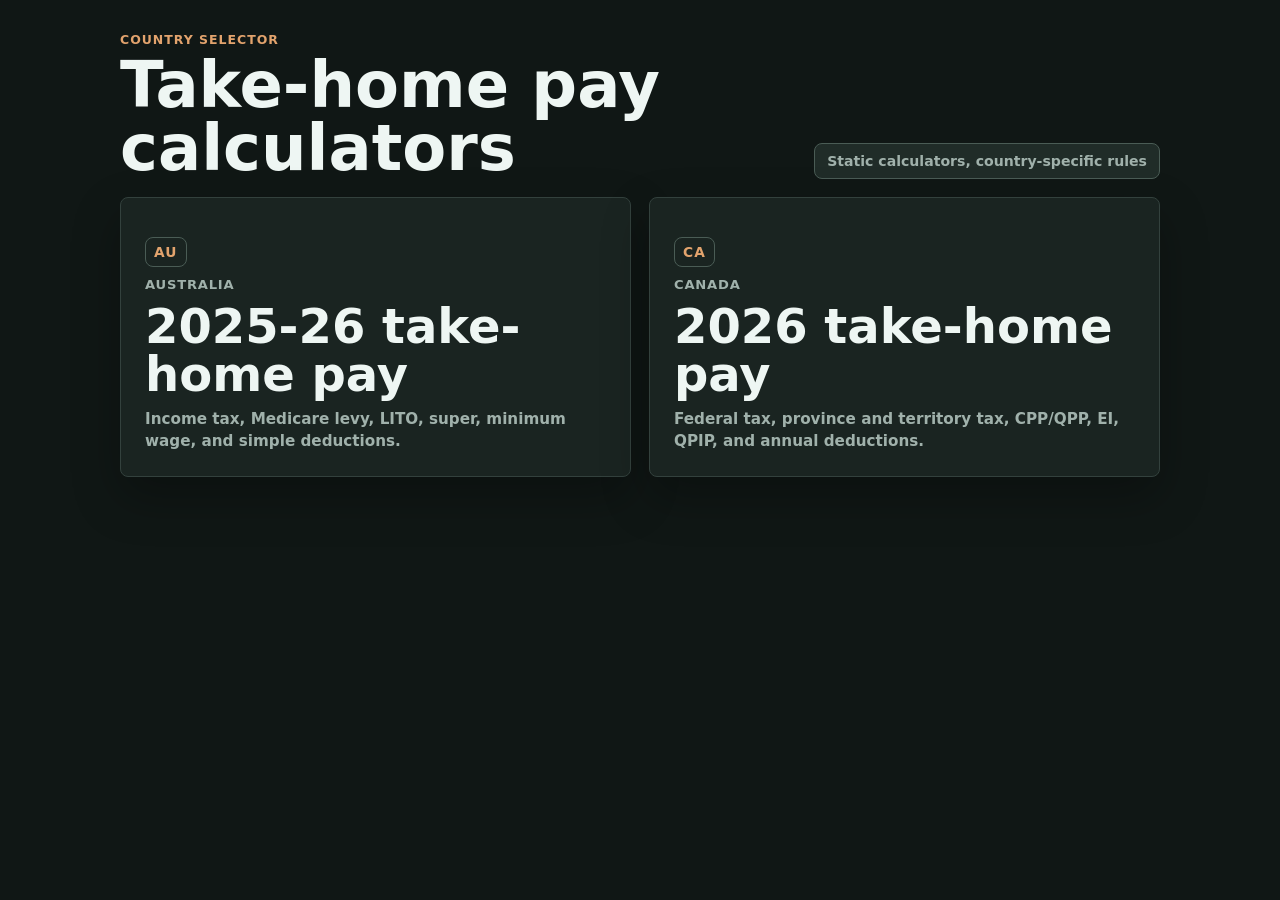
==== commit bc80465b: "Add Quebec support to Canada calculator" ====
--- a/index.html
+++ b/index.html
@@ -28,7 +28,7 @@
           <span class="country-code">CA</span>
           <span class="country-name">Canada</span>
           <strong>2026 take-home pay</strong>
-          <small>Federal tax, province and territory tax, CPP, CPP2, EI, and annual deductions.</small>
+          <small>Federal tax, province and territory tax, CPP/QPP, EI, QPIP, and annual deductions.</small>
         </a>
       </section>
     </main>
--- a/styles.css
+++ b/styles.css
@@ -522,6 +522,21 @@
   font-weight: 900;
 }
 
+tr.section-row td {
+  border-bottom-color: var(--line-strong);
+  padding-top: 18px;
+  color: var(--warm);
+  font-size: 0.78rem;
+  font-weight: 900;
+  letter-spacing: 0.06em;
+  text-align: left;
+  text-transform: uppercase;
+}
+
+tr.section-row:first-child td {
+  padding-top: 11px;
+}
+
 .muted-cell {
   color: var(--muted);
 }
